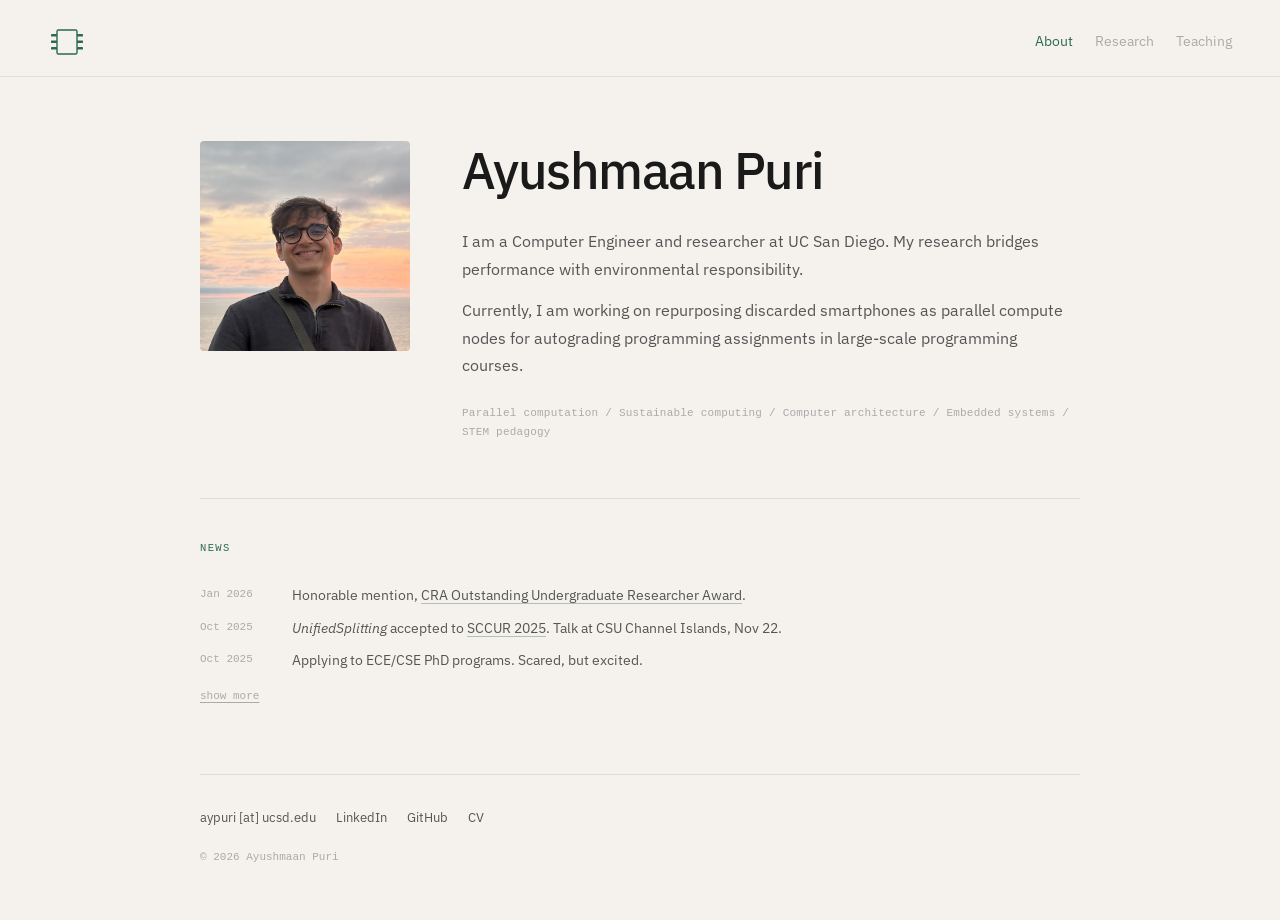
==== index.html @ ed97a5bc "changed index page" ====
<!DOCTYPE html>
<html lang="en">
<head>
  <meta charset="utf-8" />
  <meta name="viewport" content="width=device-width, initial-scale=1" />
  <title>Ayushmaan Puri</title>
  <link rel="preconnect" href="https://fonts.googleapis.com">
  <link href="https://fonts.googleapis.com/css2?family=IBM+Plex+Sans:wght@300;400;500;600&display=swap" rel="stylesheet">
  <link rel="stylesheet" href="site.css">
  <style>
    .home-top {
      padding: 64px 0 0;
      display: grid;
      grid-template-columns: 210px 1fr;
      gap: 52px;
      align-items: start;
    }

    .greeting {
      font-size: clamp(32px, 4vw, 52px);
      font-weight: 500;
      letter-spacing: -0.03em;
      line-height: 1.15;
      margin-bottom: 28px;
    }
    .cursor {
      display: inline-block;
      width: 3px;
      height: 0.8em;
      background: var(--accent);
      vertical-align: baseline;
      margin-left: 3px;
      border-radius: 1px;
      animation: blink 1.1s step-end infinite;
      opacity: 0.28;
    }
    @keyframes blink { 50% { opacity: 0; } }

    .home-bio {
      font-size: 15.5px;
      color: var(--mid);
      line-height: 1.8;
    }
    .home-bio p + p { margin-top: 13px; }
    .home-bio a { color: var(--mid); }

    .home-photo {
      width: 210px;
      height: 210px;
      border-radius: 4px;
      object-fit: cover;
      display: block;
    }

    .home-tags {
      margin-top: 24px;
      font-family: var(--mono);
      font-size: 11px;
      color: var(--faint);
      letter-spacing: 0.02em;
    }
    .home-tags span + span::before { content: ' / '; }

    .home-section {
      margin-top: 56px;
      padding-top: 40px;
      padding-bottom: 72px;
      border-top: 1px solid var(--line);
    }

    .news-row {
      display: grid;
      grid-template-columns: 72px 1fr;
      gap: 0 20px;
      font-size: 14px;
      color: var(--mid);
      line-height: 1.6;
      padding: 5px 0;
    }
    .news-row a { color: var(--mid); }
    .news-row.hidden { display: none; }
    .n-when {
      font-family: var(--mono);
      font-size: 11px;
      color: var(--faint);
      padding-top: 2px;
    }
    .show-more-btn {
      background: none;
      border: none;
      padding: 0;
      margin-top: 14px;
      font-family: var(--mono);
      font-size: 11px;
      color: var(--faint);
      cursor: pointer;
      display: block;
      text-decoration: underline;
      text-underline-offset: 3px;
    }
    .show-more-btn:hover { color: var(--accent); }

    @media (max-width: 600px) {
      .home-top { grid-template-columns: 1fr; gap: 28px; }
      .home-photo { display: none; }
    }
  </style>
</head>
<body>

  <!-- NAV -->
  <nav class="site-nav">
    <svg class="logo-mark" viewBox="0 0 38 28" fill="none" xmlns="http://www.w3.org/2000/svg" aria-label="Ayushmaan Puri">
      <rect x="9" y="2" width="20" height="24" rx="1.5" stroke="var(--accent)" stroke-width="1.4"/>
      <!-- <path d="M15 2 A4 3.5 0 0 0 23 2" stroke="var(--accent)" stroke-width="1.4"/> -->
      <rect x="3" y="6"    width="6" height="2.5" rx="0.4" fill="var(--accent)"/>
      <rect x="3" y="12.5" width="6" height="2.5" rx="0.4" fill="var(--accent)"/>
      <rect x="3" y="19"   width="6" height="2.5" rx="0.4" fill="var(--accent)"/>
      <rect x="29" y="6"    width="6" height="2.5" rx="0.4" fill="var(--accent)"/>
      <rect x="29" y="12.5" width="6" height="2.5" rx="0.4" fill="var(--accent)"/>
      <rect x="29" y="19"   width="6" height="2.5" rx="0.4" fill="var(--accent)"/>
      <!-- <text x="19" y="16" text-anchor="middle" font-family="ui-monospace,monospace" font-size="7.5" font-weight="600" fill="var(--accent)">AP</text> -->
    </svg>
    <div class="nav-items">
      <a class="nav-btn active" href="index.html">About</a>
      <a class="nav-btn" href="research.html">Research</a>
      <a class="nav-btn" href="teaching.html">Teaching</a>
    </div>
  </nav>

<div class="col">

  <div class="home-top fi" style="animation-delay:.05s">
    <img class="home-photo" src="img/headshot.jpg" alt="Ayushmaan Puri"
         onerror="this.style.display='none'" />
    <div>
      <h1 class="greeting">Ayushmaan Puri</h1>
      <div class="home-bio">
        <p>
          I am a Computer Engineer and researcher at UC San Diego.
          My research bridges performance with environmental responsibility.
        </p>
        <p>
          Currently, I am working on repurposing discarded smartphones as parallel compute nodes for autograding programming assignments in large-scale programming courses.
        </p>
      </div>
      <div class="home-tags">
        <span>Parallel computation</span>
        <span>Sustainable computing</span>
        <span>Computer architecture</span>
        <span>Embedded systems</span>
        <span>STEM pedagogy</span>
      </div>
    </div>
  </div>

  <!-- news -->
  <div class="home-section fi" style="animation-delay:.14s">
    <p class="sec-label">News</p>
    <div id="news-list">
      <div class="news-row">
        <span class="n-when">Jan 2026</span>
        <span>Honorable mention, <a href="https://cra.org/about/awards/outstanding-undergraduate-researcher-award/#:~:text=Ayushmaan%20Puri%2C%20University%20of%20California%2C%20San%20Diego" target="_blank" rel="noopener">CRA Outstanding Undergraduate Researcher Award</a>.</span>
      </div>
      <div class="news-row">
        <span class="n-when">Oct 2025</span>
        <span><em>UnifiedSplitting</em> accepted to <a href="https://airtable.com/embed/appJNFWOkOHEz40pf/shr7QSuLwvThEw3Qj/tblzSg4QbAxZa1rz1/viwUCRZa4JLZpt3bm/reck8rJNek41xyWqu" target="_blank" rel="noopener">SCCUR 2025</a>. Talk at CSU Channel Islands, Nov 22.</span>
      </div>
      <div class="news-row">
        <span class="n-when">Oct 2025</span>
        <span>Applying to ECE/CSE PhD programs. Scared, but excited.</span>
      </div>
      <div class="news-row hidden">
        <span class="n-when">Aug 2025</span>
        <span>Presented <em>UnifiedSplitting</em> at <a href="https://ugresearch.ucsd.edu/conferences/src/2025-SRC-Program.pdf" target="_blank" rel="noopener">UCSD SRC 2025</a>.</span>
      </div>
      <div class="news-row hidden">
        <span class="n-when">Jun 2025</span>
        <span>Started research with PatLab.</span>
      </div>
      <div class="news-row hidden">
        <span class="n-when">May 2025</span>
        <span>Accepted to the <a href="https://ugresearch.ucsd.edu/programs/all-urh-programs/uc-scholars/index.html" target="_blank" rel="noopener">UC Scholars program</a>.</span>
      </div>
      <div class="news-row hidden">
        <span class="n-when">Oct 2024</span>
        <span>Changed majors from CS to Computer Engineering.</span>
      </div>
      <div class="news-row hidden">
        <span class="n-when">Sep 2024</span>
        <span>Moved to San Diego for UCSD.</span>
      </div>
      <div class="news-row hidden">
        <span class="n-when">Sep 2024</span>
        <span>Completed summer research at IIT Delhi.</span>
      </div>
      <div class="news-row hidden">
        <span class="n-when">May 2024</span>
        <span>Graduated from OCC with 3 associate degrees and honors distinction.</span>
      </div>
      <div class="news-row hidden">
        <span class="n-when">Jun 2023</span>
        <span>Started research at NASA CaSGC.</span>
      </div>
      <div class="news-row hidden">
        <span class="n-when">Aug 2022</span>
        <span>Moved to Orange County to attend Orange Coast College.</span>
      </div>
    </div>
    <button class="show-more-btn" id="news-btn" onclick="toggleNews()">show more</button>
  </div>

  <!-- FOOTER -->
  <footer class="site-footer">
    <div class="foot-links">
      <span>aypuri [at] ucsd.edu</span>
      <a href="https://linkedin.com/in/aypuri" target="_blank" rel="noopener">LinkedIn</a>
      <a href="https://github.com/aypuri" target="_blank" rel="noopener">GitHub</a>
      <a href="AyushmaanPuri_CV.pdf" target="_blank" rel="noopener">CV</a>
    </div>
    <div class="foot-copy">© <span id="yr"></span> Ayushmaan Puri</div>
  </footer>

</div>

<script src="site.js"></script>
<script>
  let newsOpen = false;
  function toggleNews() {
    newsOpen = !newsOpen;
    document.querySelectorAll('.news-row').forEach((el, i) => {
      if (i >= 3) el.classList.toggle('hidden', !newsOpen);
    });
    document.getElementById('news-btn').textContent = newsOpen ? 'show less' : 'show more';
  }
</script>
</body>
</html>
---- site.css ----
:root {
  --bg:      #f5f2ee;
  --fg:      #1a1a1a;
  --mid:     #555555;
  --faint:   #aaaaaa;
  --line:    #e2ddd8;
  --accent:  #2d6a4f;
  --sans:    "IBM Plex Sans", -apple-system, BlinkMacSystemFont, "Segoe UI", system-ui, sans-serif;
  --mono:    ui-monospace, "SFMono-Regular", Menlo, Monaco, Consolas, monospace;
}

*, *::before, *::after { box-sizing: border-box; margin: 0; padding: 0; }
html { scroll-behavior: smooth; }

body {
  background: var(--bg);
  background-attachment: fixed;
  color: var(--fg);
  font-family: var(--sans);
  font-size: 15.5px;
  line-height: 1.72;
  -webkit-font-smoothing: antialiased;
  min-height: 100vh;
}

a { color: var(--accent); text-decoration: underline; text-underline-offset: 3px; text-decoration-color: color-mix(in srgb, var(--accent) 35%, transparent); }
a:hover { opacity: 0.7; }

.col { padding: 0 200px; }

/* ── nav ──────────────────────────────────────────────── */
.site-nav {
  display: flex;
  justify-content: space-between;
  align-items: center;
  padding: 28px 48px 20px;
  border-bottom: 1px solid var(--line);
  position: sticky;
  top: 0;
  z-index: 10;
  background: var(--bg);
}
.logo-mark {
  display: block;
  width: 38px;
  height: 28px;
}
.nav-items { display: flex; gap: 22px; }
.nav-btn {
  background: none;
  border: none;
  cursor: pointer;
  font-family: var(--sans);
  font-size: 13.5px;
  color: var(--faint);
  padding: 0;
  transition: color .15s;
  text-decoration: none;
}
.nav-btn:hover  { color: var(--accent); opacity: 1; }
.nav-btn.active { color: var(--accent); }

.fi {
  opacity: 0;
  animation: rise .28s ease forwards;
}
@keyframes rise {
  from { opacity: 0; transform: translateY(7px); }
  to   { opacity: 1; transform: translateY(0);   }
}

/* ── sec label ────────────────────────────────────────── */
.sec-label {
  font-family: var(--mono);
  font-size: 10.5px;
  letter-spacing: 0.13em;
  text-transform: uppercase;
  color: var(--accent);
  margin-bottom: 22px;
}

/* ── view intro ───────────────────────────────────────── */
.view-intro {
  font-size: 15.5px;
  color: var(--mid);
  line-height: 1.82;
  padding: 56px 0 38px;
}
.view-intro a { color: var(--mid); }

.e-logo {
  width: 56px;
  height: 56px;
  object-fit: contain;
  flex-shrink: 0;
  opacity: 0.85;
}

/* ── expandable entries ───────────────────────────────── */
.entries { border-top: 1px solid var(--line); }
.entry   { border-bottom: 1px solid var(--line); }

.entry-btn {
  width: 100%;
  background: none;
  border: none;
  cursor: pointer;
  padding: 22px 0;
  text-align: left;
  display: flex;
  justify-content: space-between;
  align-items: center;
  gap: 20px;
  font-family: var(--sans);
}
.entry-btn:hover { background: color-mix(in srgb, var(--accent) 6%, transparent); border-radius: 4px; }

.entry-meta { flex: 1; }
.e-title {
  display: block;
  font-size: 15px;
  font-weight: 600;
  letter-spacing: -0.01em;
  color: var(--fg);
  margin-bottom: 3px;
  transition: opacity .15s;
}
.e-org {
  display: block;
  font-size: 12.5px;
  color: var(--faint);
}
.e-right {
  display: flex;
  align-items: center;
  gap: 16px;
  flex-shrink: 0;
}
.e-date {
  font-family: var(--mono);
  font-size: 11px;
  color: var(--faint);
  white-space: nowrap;
}
.e-arrow {
  font-size: 13px;
  color: var(--faint);
  transition: transform .25s ease, color .15s;
  user-select: none;
}
.entry.open .e-arrow { transform: rotate(180deg); color: var(--accent); }

.entry-body {
  display: grid;
  grid-template-rows: 0fr;
  transition: grid-template-rows .3s ease;
  overflow: hidden;
}
.entry.open .entry-body { grid-template-rows: 1fr; }

.entry-body-inner  { min-height: 0; overflow: hidden; }
.entry-body-content {
  padding-bottom: 26px;
  font-size: 14.5px;
  color: var(--mid);
  line-height: 1.82;
}
.entry-body-content p + p { margin-top: 12px; }
.entry-body-content a { color: var(--mid); }

/* ── sub-sections ─────────────────────────────────────── */
.sub-section { padding-top: 48px; }
.sub-entry {
  padding: 18px 0;
  border-top: 1px solid var(--line);
  font-size: 14px;
  color: var(--mid);
  line-height: 1.72;
}
.sub-entry:last-child { border-bottom: 1px solid var(--line); }
.sub-head {
  display: flex;
  justify-content: space-between;
  align-items: baseline;
  gap: 20px;
  margin-bottom: 5px;
}
.sub-title {
  font-size: 14.5px;
  font-weight: 600;
  color: var(--fg);
}
.sub-date {
  font-family: var(--mono);
  font-size: 11px;
  color: var(--faint);
  white-space: nowrap;
  flex-shrink: 0;
}
.sub-entry a { color: var(--mid); }

/* ── footer ───────────────────────────────────────────── */
.site-footer {
  border-top: 1px solid var(--line);
  padding: 32px 0 52px;
}
.foot-links {
  display: flex;
  gap: 20px;
  font-size: 13px;
  color: var(--mid);
  flex-wrap: wrap;
}
.foot-links a { color: var(--mid); text-decoration: none; }
.foot-links a:hover { color: var(--fg); }
.foot-copy {
  margin-top: 18px;
  font-family: var(--mono);
  font-size: 11px;
  color: var(--faint);
}

/* ── responsive ───────────────────────────────────────── */
@media (max-width: 600px) {
  .col { padding: 0 24px; }
  .site-nav { padding: 22px 24px 18px; }
  .nav-items { gap: 14px; }
  .sub-head { flex-direction: column; gap: 2px; }
  .e-right { gap: 10px; }
}
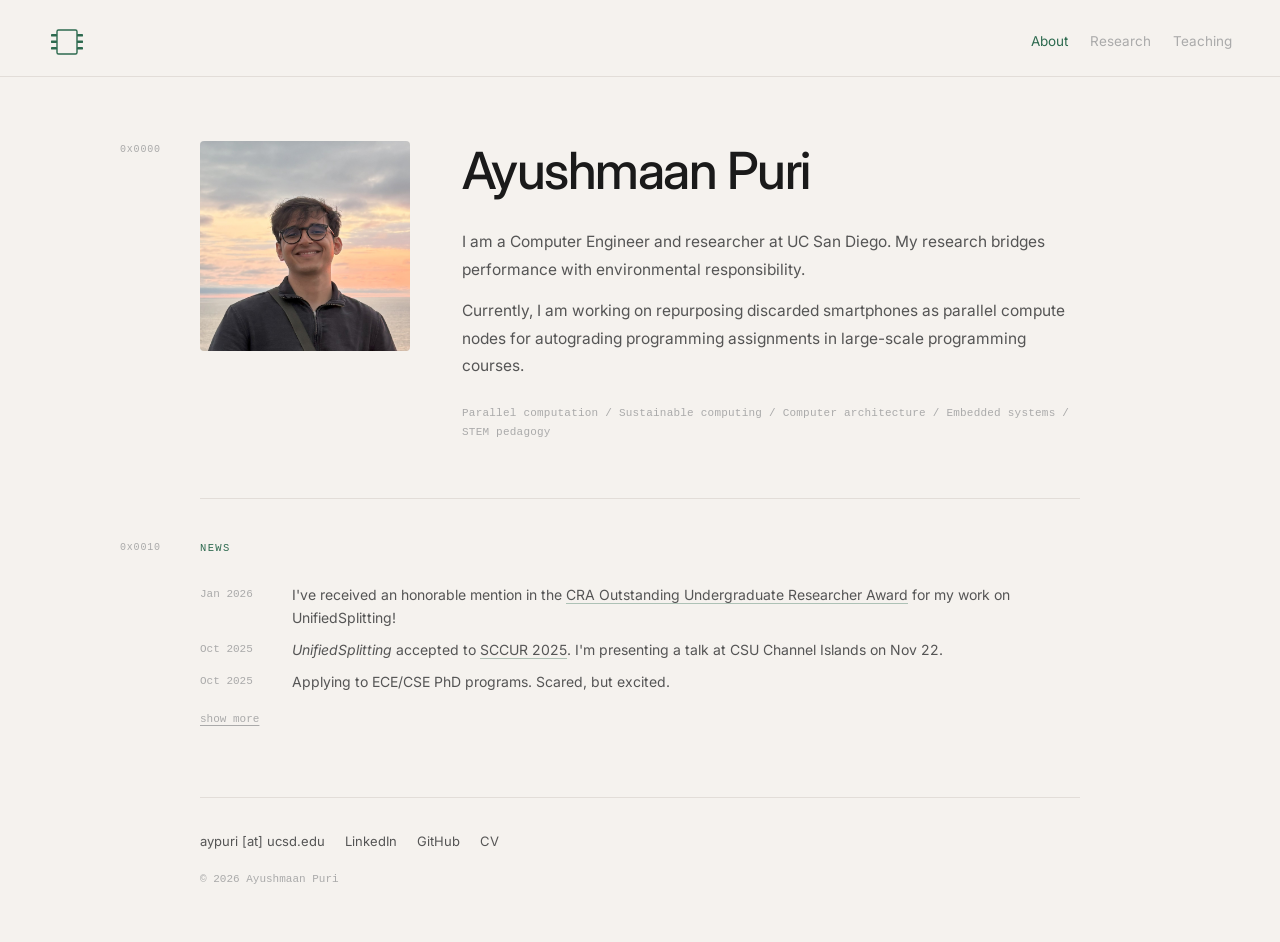
==== commit f0035ef9: "stack addr, font changed, tex extras deleted" ====
--- a/index.html
+++ b/index.html
@@ -5,7 +5,7 @@
   <meta name="viewport" content="width=device-width, initial-scale=1" />
   <title>Ayushmaan Puri</title>
   <link rel="preconnect" href="https://fonts.googleapis.com">
-  <link href="https://fonts.googleapis.com/css2?family=IBM+Plex+Sans:wght@300;400;500;600&display=swap" rel="stylesheet">
+  <link href="https://fonts.googleapis.com/css2?family=Inter:wght@300;400;500;600&display=swap" rel="stylesheet">
   <link rel="stylesheet" href="site.css">
   <style>
     .home-top {
@@ -160,11 +160,11 @@
     <div id="news-list">
       <div class="news-row">
         <span class="n-when">Jan 2026</span>
-        <span>Honorable mention, <a href="https://cra.org/about/awards/outstanding-undergraduate-researcher-award/#:~:text=Ayushmaan%20Puri%2C%20University%20of%20California%2C%20San%20Diego" target="_blank" rel="noopener">CRA Outstanding Undergraduate Researcher Award</a>.</span>
+        <span>I've received an honorable mention in the <a href="https://cra.org/about/awards/outstanding-undergraduate-researcher-award/#:~:text=Ayushmaan%20Puri%2C%20University%20of%20California%2C%20San%20Diego" target="_blank" rel="noopener">CRA Outstanding Undergraduate Researcher Award</a> for my work on UnifiedSplitting!</span>
       </div>
       <div class="news-row">
         <span class="n-when">Oct 2025</span>
-        <span><em>UnifiedSplitting</em> accepted to <a href="https://airtable.com/embed/appJNFWOkOHEz40pf/shr7QSuLwvThEw3Qj/tblzSg4QbAxZa1rz1/viwUCRZa4JLZpt3bm/reck8rJNek41xyWqu" target="_blank" rel="noopener">SCCUR 2025</a>. Talk at CSU Channel Islands, Nov 22.</span>
+        <span><em>UnifiedSplitting</em> accepted to <a href="https://airtable.com/embed/appJNFWOkOHEz40pf/shr7QSuLwvThEw3Qj/tblzSg4QbAxZa1rz1/viwUCRZa4JLZpt3bm/reck8rJNek41xyWqu" target="_blank" rel="noopener">SCCUR 2025</a>. I'm presenting a talk at CSU Channel Islands on Nov 22.</span>
       </div>
       <div class="news-row">
         <span class="n-when">Oct 2025</span>
@@ -176,19 +176,19 @@
       </div>
       <div class="news-row hidden">
         <span class="n-when">Jun 2025</span>
-        <span>Started research with PatLab.</span>
+        <span>Started research with Raymond at PatLab! Excited to learn more about NVIDIA Jetson edge devices.</span>
       </div>
       <div class="news-row hidden">
         <span class="n-when">May 2025</span>
-        <span>Accepted to the <a href="https://ugresearch.ucsd.edu/programs/all-urh-programs/uc-scholars/index.html" target="_blank" rel="noopener">UC Scholars program</a>.</span>
+        <span>Accepted to the <a href="https://ugresearch.ucsd.edu/programs/all-urh-programs/uc-scholars/index.html" target="_blank" rel="noopener">UC Scholars program</a>!</span>
       </div>
       <div class="news-row hidden">
         <span class="n-when">Oct 2024</span>
-        <span>Changed majors from CS to Computer Engineering.</span>
+        <span>Changed majors from Computer Science to Computer Engineering after a lot of thinking...</span>
       </div>
       <div class="news-row hidden">
         <span class="n-when">Sep 2024</span>
-        <span>Moved to San Diego for UCSD.</span>
+        <span>Moved to San Diego for UCSD 🔱</span>
       </div>
       <div class="news-row hidden">
         <span class="n-when">Sep 2024</span>
@@ -196,7 +196,7 @@
       </div>
       <div class="news-row hidden">
         <span class="n-when">May 2024</span>
-        <span>Graduated from OCC with 3 associate degrees and honors distinction.</span>
+        <span>Graduated from OCC with 3 associate degrees and honors distinction. Starting summer research at IIT Delhi SeNSE!</span>
       </div>
       <div class="news-row hidden">
         <span class="n-when">Jun 2023</span>
@@ -204,7 +204,7 @@
       </div>
       <div class="news-row hidden">
         <span class="n-when">Aug 2022</span>
-        <span>Moved to Orange County to attend Orange Coast College.</span>
+        <span>Moved to Orange County to attend Orange Coast College 🍊</span>
       </div>
     </div>
     <button class="show-more-btn" id="news-btn" onclick="toggleNews()">show more</button>
@@ -216,7 +216,7 @@
       <span>aypuri [at] ucsd.edu</span>
       <a href="https://linkedin.com/in/aypuri" target="_blank" rel="noopener">LinkedIn</a>
       <a href="https://github.com/aypuri" target="_blank" rel="noopener">GitHub</a>
-      <a href="AyushmaanPuri_CV.pdf" target="_blank" rel="noopener">CV</a>
+      <a href="cv.pdf" target="_blank" rel="noopener">CV</a>
     </div>
     <div class="foot-copy">© <span id="yr"></span> Ayushmaan Puri</div>
   </footer>
--- a/site.css
+++ b/site.css
@@ -5,7 +5,7 @@
   --faint:   #aaaaaa;
   --line:    #e2ddd8;
   --accent:  #2d6a4f;
-  --sans:    "IBM Plex Sans", -apple-system, BlinkMacSystemFont, "Segoe UI", system-ui, sans-serif;
+  --sans:    "Inter", -apple-system, BlinkMacSystemFont, "Segoe UI", system-ui, sans-serif;
   --mono:    ui-monospace, "SFMono-Regular", Menlo, Monaco, Consolas, monospace;
 }
 
@@ -105,7 +105,7 @@
   background: none;
   border: none;
   cursor: pointer;
-  padding: 22px 0;
+  padding: 22px 12px;
   text-align: left;
   display: flex;
   justify-content: space-between;
@@ -113,7 +113,7 @@
   gap: 20px;
   font-family: var(--sans);
 }
-.entry-btn:hover { background: color-mix(in srgb, var(--accent) 6%, transparent); border-radius: 4px; }
+.entry-btn:hover { background: color-mix(in srgb, var(--accent) 6%, transparent); box-shadow: 0 0 0 1.5px color-mix(in srgb, var(--accent) 45%, transparent); border-radius: 4px; }
 
 .entry-meta { flex: 1; }
 .e-title {
@@ -220,6 +220,32 @@
   color: var(--faint);
 }
 
+/* ── stack addresses ──────────────────────────────────── */
+.view-intro,
+.entries,
+.sub-section,
+.home-top,
+.home-section { position: relative; }
+
+.view-intro::before,
+.entries::before,
+.sub-section::before,
+.home-top::before,
+.home-section::before {
+  position: absolute;
+  left: -80px;
+  font-family: var(--mono);
+  font-size: 10px;
+  color: var(--faint);
+  letter-spacing: 0.08em;
+}
+
+.view-intro::before   { content: "0x0000"; top: 56px; }
+.entries::before      { content: "0x0010"; top: 22px; }
+.sub-section::before  { content: "0x0020"; top: 48px; }
+.home-top::before     { content: "0x0000"; top: 64px; }
+.home-section::before { content: "0x0010"; top: 40px; }
+
 /* ── responsive ───────────────────────────────────────── */
 @media (max-width: 600px) {
   .col { padding: 0 24px; }
@@ -227,4 +253,10 @@
   .nav-items { gap: 14px; }
   .sub-head { flex-direction: column; gap: 2px; }
   .e-right { gap: 10px; }
-}
+  .e-date { display: none; }
+  .view-intro::before,
+  .entries::before,
+  .sub-section::before,
+  .home-top::before,
+  .home-section::before { display: none; }
+}
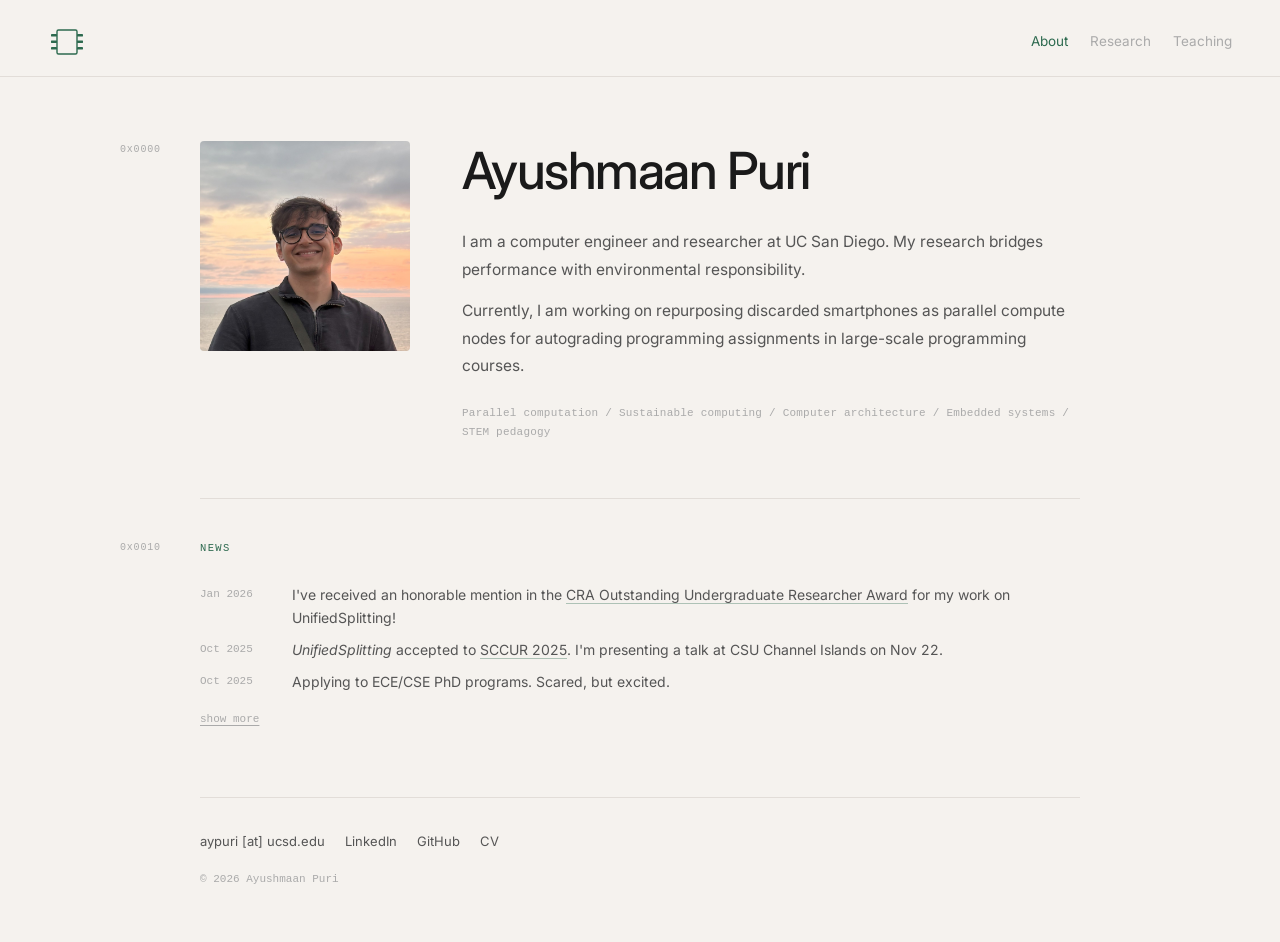
==== commit c3a75abe: "text formatting" ====
--- a/index.html
+++ b/index.html
@@ -137,7 +137,7 @@
       <h1 class="greeting">Ayushmaan Puri</h1>
       <div class="home-bio">
         <p>
-          I am a Computer Engineer and researcher at UC San Diego.
+          I am a computer engineer and researcher at UC San Diego.
           My research bridges performance with environmental responsibility.
         </p>
         <p>
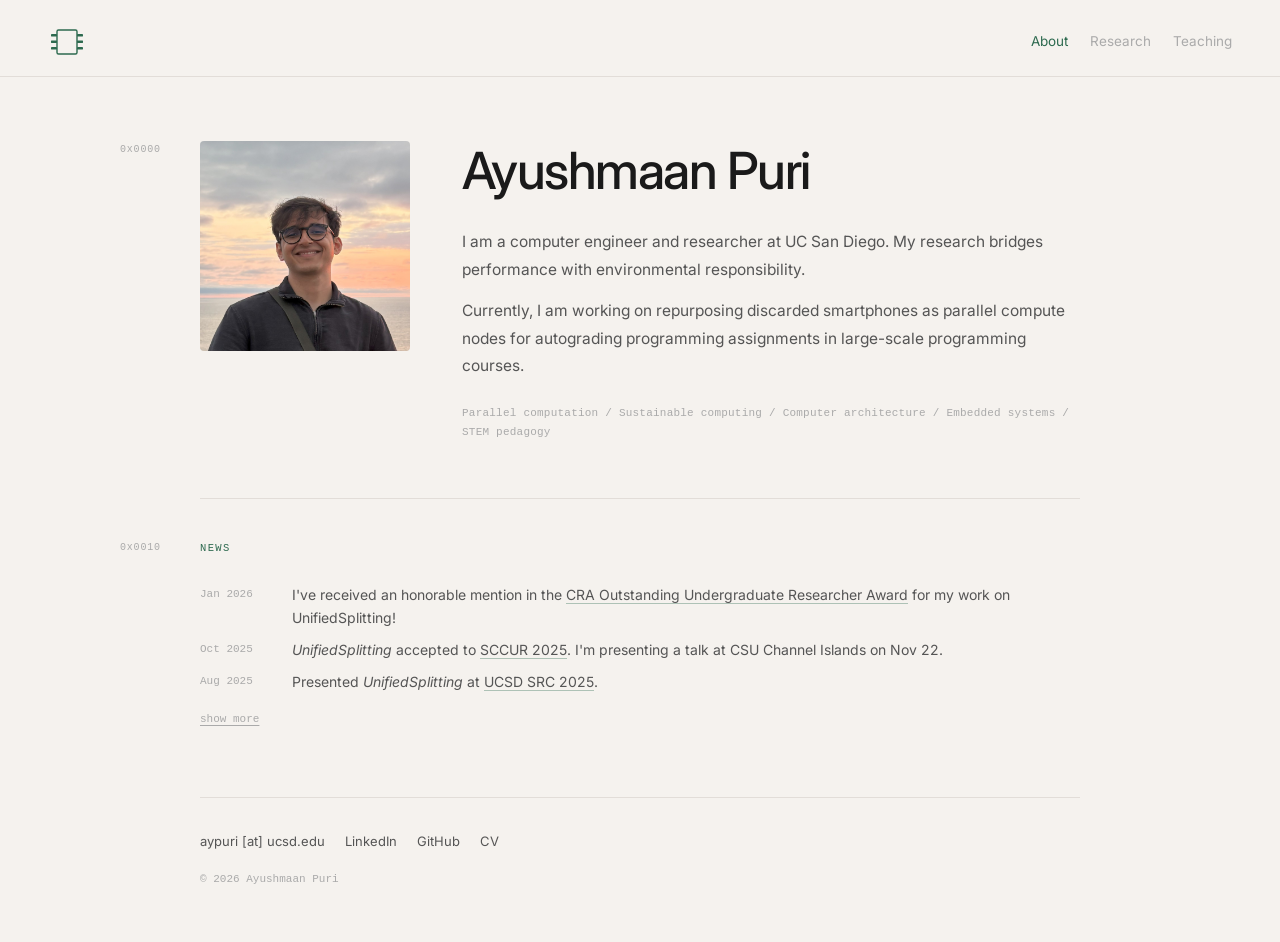
==== commit 21d7782e: "new update" ====
--- a/index.html
+++ b/index.html
@@ -166,11 +166,11 @@
         <span class="n-when">Oct 2025</span>
         <span><em>UnifiedSplitting</em> accepted to <a href="https://airtable.com/embed/appJNFWOkOHEz40pf/shr7QSuLwvThEw3Qj/tblzSg4QbAxZa1rz1/viwUCRZa4JLZpt3bm/reck8rJNek41xyWqu" target="_blank" rel="noopener">SCCUR 2025</a>. I'm presenting a talk at CSU Channel Islands on Nov 22.</span>
       </div>
-      <div class="news-row">
+      <!-- <div class="news-row">
         <span class="n-when">Oct 2025</span>
         <span>Applying to ECE/CSE PhD programs. Scared, but excited.</span>
-      </div>
-      <div class="news-row hidden">
+      </div> -->
+      <div class="news-row">
         <span class="n-when">Aug 2025</span>
         <span>Presented <em>UnifiedSplitting</em> at <a href="https://ugresearch.ucsd.edu/conferences/src/2025-SRC-Program.pdf" target="_blank" rel="noopener">UCSD SRC 2025</a>.</span>
       </div>
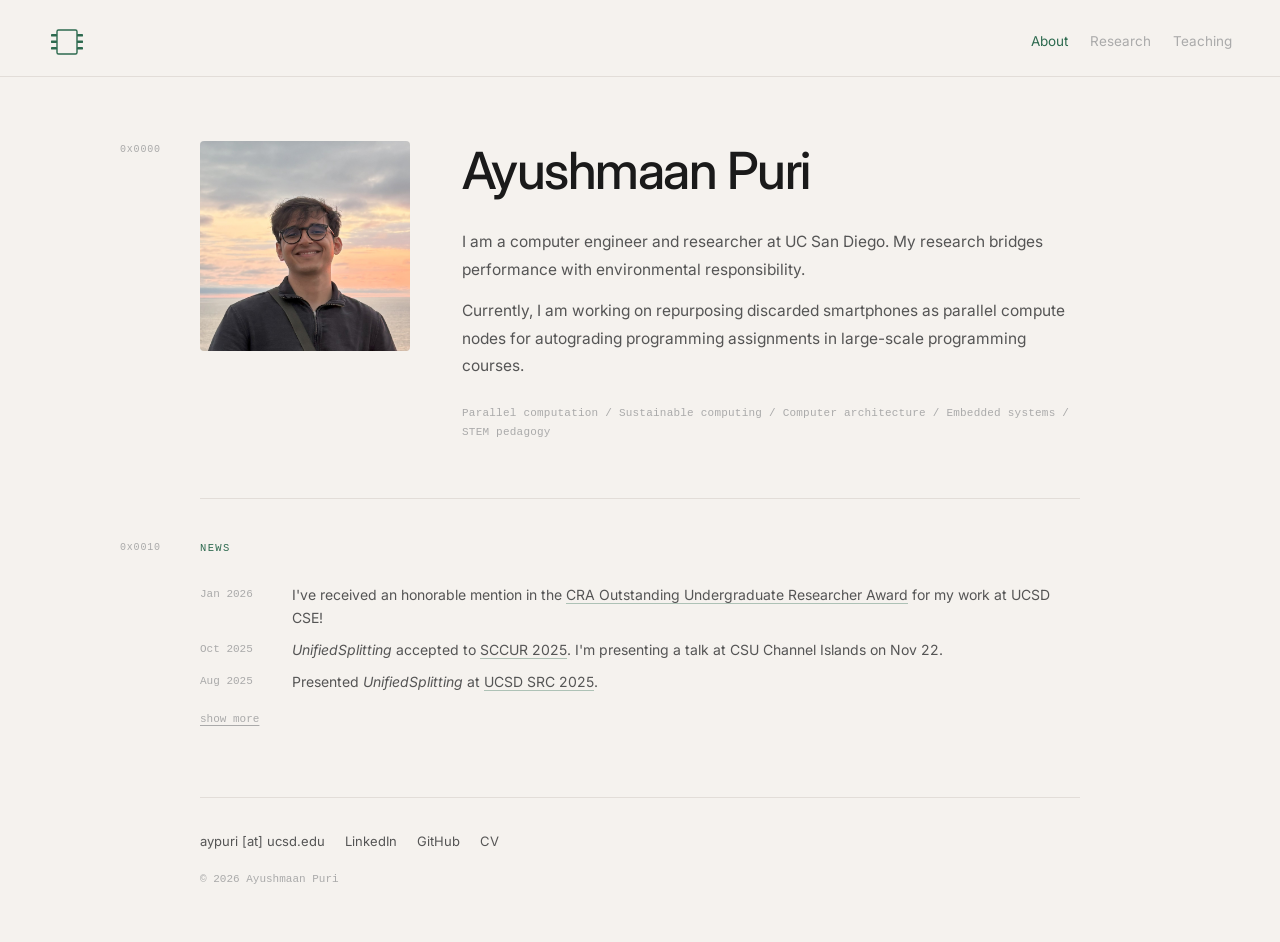
==== commit 3f15fca2: "news text edit" ====
--- a/index.html
+++ b/index.html
@@ -160,7 +160,7 @@
     <div id="news-list">
       <div class="news-row">
         <span class="n-when">Jan 2026</span>
-        <span>I've received an honorable mention in the <a href="https://cra.org/about/awards/outstanding-undergraduate-researcher-award/#:~:text=Ayushmaan%20Puri%2C%20University%20of%20California%2C%20San%20Diego" target="_blank" rel="noopener">CRA Outstanding Undergraduate Researcher Award</a> for my work on UnifiedSplitting!</span>
+        <span>I've received an honorable mention in the <a href="https://cra.org/about/awards/outstanding-undergraduate-researcher-award/#:~:text=Ayushmaan%20Puri%2C%20University%20of%20California%2C%20San%20Diego" target="_blank" rel="noopener">CRA Outstanding Undergraduate Researcher Award</a> for my work at UCSD CSE!</span>
       </div>
       <div class="news-row">
         <span class="n-when">Oct 2025</span>
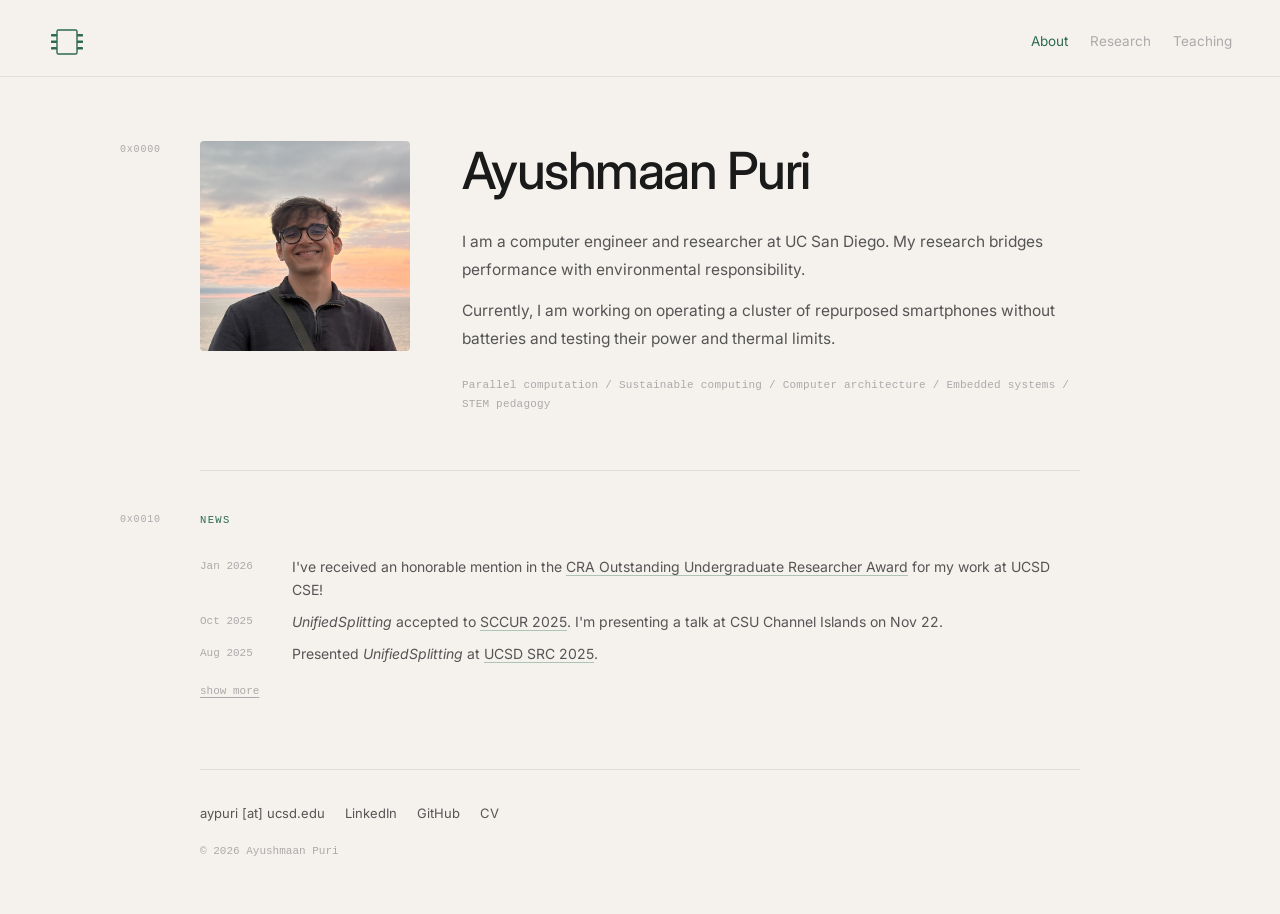
==== commit 350e5d4a: "updated current research" ====
--- a/index.html
+++ b/index.html
@@ -141,7 +141,7 @@
           My research bridges performance with environmental responsibility.
         </p>
         <p>
-          Currently, I am working on repurposing discarded smartphones as parallel compute nodes for autograding programming assignments in large-scale programming courses.
+          Currently, I am working on operating a cluster of repurposed smartphones without batteries and testing their power and thermal limits.
         </p>
       </div>
       <div class="home-tags">
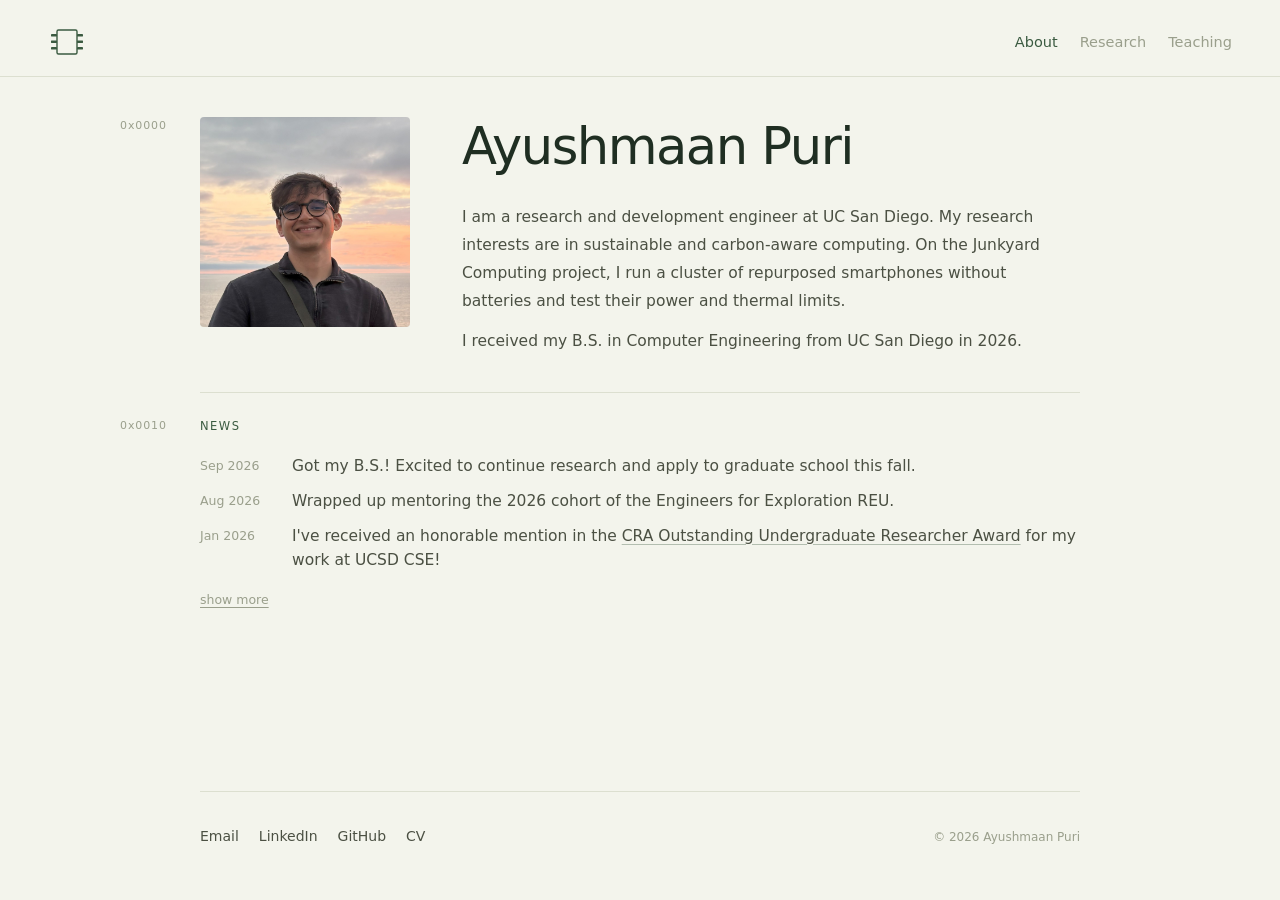
==== commit d55b6da3: "Clean up site: system font, sage/moss palette, simpler content - Replace Inter with the system font " ====
--- a/index.html
+++ b/index.html
@@ -4,12 +4,10 @@
   <meta charset="utf-8" />
   <meta name="viewport" content="width=device-width, initial-scale=1" />
   <title>Ayushmaan Puri</title>
-  <link rel="preconnect" href="https://fonts.googleapis.com">
-  <link href="https://fonts.googleapis.com/css2?family=Inter:wght@300;400;500;600&display=swap" rel="stylesheet">
   <link rel="stylesheet" href="site.css">
   <style>
     .home-top {
-      padding: 64px 0 0;
+      padding: 40px 0 0;
       display: grid;
       grid-template-columns: 210px 1fr;
       gap: 52px;
@@ -52,19 +50,10 @@
       display: block;
     }
 
-    .home-tags {
-      margin-top: 24px;
-      font-family: var(--mono);
-      font-size: 11px;
-      color: var(--faint);
-      letter-spacing: 0.02em;
-    }
-    .home-tags span + span::before { content: ' / '; }
-
     .home-section {
-      margin-top: 56px;
-      padding-top: 40px;
-      padding-bottom: 72px;
+      margin-top: 36px;
+      padding-top: 24px;
+      padding-bottom: 32px;
       border-top: 1px solid var(--line);
     }
 
@@ -72,7 +61,7 @@
       display: grid;
       grid-template-columns: 72px 1fr;
       gap: 0 20px;
-      font-size: 14px;
+      font-size: 15.5px;
       color: var(--mid);
       line-height: 1.6;
       padding: 5px 0;
@@ -81,7 +70,7 @@
     .news-row.hidden { display: none; }
     .n-when {
       font-family: var(--mono);
-      font-size: 11px;
+      font-size: 12.5px;
       color: var(--faint);
       padding-top: 2px;
     }
@@ -91,7 +80,7 @@
       padding: 0;
       margin-top: 14px;
       font-family: var(--mono);
-      font-size: 11px;
+      font-size: 12.5px;
       color: var(--faint);
       cursor: pointer;
       display: block;
@@ -110,6 +99,7 @@
 
   <!-- NAV -->
   <nav class="site-nav">
+    <button class="logo-btn" type="button" aria-label="Thermal camera view" aria-pressed="false">
     <svg class="logo-mark" viewBox="0 0 38 28" fill="none" xmlns="http://www.w3.org/2000/svg" aria-label="Ayushmaan Puri">
       <rect x="9" y="2" width="20" height="24" rx="1.5" stroke="var(--accent)" stroke-width="1.4"/>
       <!-- <path d="M15 2 A4 3.5 0 0 0 23 2" stroke="var(--accent)" stroke-width="1.4"/> -->
@@ -121,6 +111,7 @@
       <rect x="29" y="19"   width="6" height="2.5" rx="0.4" fill="var(--accent)"/>
       <!-- <text x="19" y="16" text-anchor="middle" font-family="ui-monospace,monospace" font-size="7.5" font-weight="600" fill="var(--accent)">AP</text> -->
     </svg>
+    </button>
     <div class="nav-items">
       <a class="nav-btn active" href="index.html">About</a>
       <a class="nav-btn" href="research.html">Research</a>
@@ -137,19 +128,13 @@
       <h1 class="greeting">Ayushmaan Puri</h1>
       <div class="home-bio">
         <p>
-          I am a computer engineer and researcher at UC San Diego.
-          My research bridges performance with environmental responsibility.
+          I am a research and development engineer at UC San Diego.
+          My research interests are in sustainable and carbon-aware computing.
+          On the Junkyard Computing project, I run a cluster of repurposed smartphones without batteries and test their power and thermal limits.
         </p>
         <p>
-          Currently, I am working on operating a cluster of repurposed smartphones without batteries and testing their power and thermal limits.
+          I received my B.S. in Computer Engineering from UC San Diego in 2026.
         </p>
-      </div>
-      <div class="home-tags">
-        <span>Parallel computation</span>
-        <span>Sustainable computing</span>
-        <span>Computer architecture</span>
-        <span>Embedded systems</span>
-        <span>STEM pedagogy</span>
       </div>
     </div>
   </div>
@@ -159,10 +144,18 @@
     <p class="sec-label">News</p>
     <div id="news-list">
       <div class="news-row">
+        <span class="n-when">Sep 2026</span>
+        <span>Got my B.S.! Excited to continue research and apply to graduate school this fall.</span>
+      </div>
+      <div class="news-row">
+        <span class="n-when">Aug 2026</span>
+        <span>Wrapped up mentoring the 2026 cohort of the Engineers for Exploration REU.</span>
+      </div>
+      <div class="news-row">
         <span class="n-when">Jan 2026</span>
         <span>I've received an honorable mention in the <a href="https://cra.org/about/awards/outstanding-undergraduate-researcher-award/#:~:text=Ayushmaan%20Puri%2C%20University%20of%20California%2C%20San%20Diego" target="_blank" rel="noopener">CRA Outstanding Undergraduate Researcher Award</a> for my work at UCSD CSE!</span>
       </div>
-      <div class="news-row">
+      <div class="news-row hidden">
         <span class="n-when">Oct 2025</span>
         <span><em>UnifiedSplitting</em> accepted to <a href="https://airtable.com/embed/appJNFWOkOHEz40pf/shr7QSuLwvThEw3Qj/tblzSg4QbAxZa1rz1/viwUCRZa4JLZpt3bm/reck8rJNek41xyWqu" target="_blank" rel="noopener">SCCUR 2025</a>. I'm presenting a talk at CSU Channel Islands on Nov 22.</span>
       </div>
@@ -170,7 +163,7 @@
         <span class="n-when">Oct 2025</span>
         <span>Applying to ECE/CSE PhD programs. Scared, but excited.</span>
       </div> -->
-      <div class="news-row">
+      <div class="news-row hidden">
         <span class="n-when">Aug 2025</span>
         <span>Presented <em>UnifiedSplitting</em> at <a href="https://ugresearch.ucsd.edu/conferences/src/2025-SRC-Program.pdf" target="_blank" rel="noopener">UCSD SRC 2025</a>.</span>
       </div>
@@ -213,7 +206,7 @@
   <!-- FOOTER -->
   <footer class="site-footer">
     <div class="foot-links">
-      <span>aypuri [at] ucsd.edu</span>
+      <a href="mailto:aypuri@ucsd.edu,ayushmaan.puri18@gmail.com">Email</a>
       <a href="https://linkedin.com/in/aypuri" target="_blank" rel="noopener">LinkedIn</a>
       <a href="https://github.com/aypuri" target="_blank" rel="noopener">GitHub</a>
       <a href="cv.pdf" target="_blank" rel="noopener">CV</a>
--- a/site.css
+++ b/site.css
@@ -1,15 +1,22 @@
 :root {
-  --bg:      #f5f2ee;
-  --fg:      #1a1a1a;
-  --mid:     #555555;
-  --faint:   #aaaaaa;
-  --line:    #e2ddd8;
-  --accent:  #2d6a4f;
-  --sans:    "Inter", -apple-system, BlinkMacSystemFont, "Segoe UI", system-ui, sans-serif;
-  --mono:    ui-monospace, "SFMono-Regular", Menlo, Monaco, Consolas, monospace;
+  --bg:      #f3f4ec;
+  --fg:      #1f2e22;
+  --mid:     #4b5043;
+  --faint:   #9a9f8c;
+  --line:    #dcdfd0;
+  --accent:  #3a5a40;
+  --sans:    system-ui, -apple-system, "Segoe UI", Roboto, Helvetica, Arial, sans-serif;
+  --mono:    var(--sans);
 }
 
 *, *::before, *::after { box-sizing: border-box; margin: 0; padding: 0; }
+
+/* html gets the background too, so body paints its own and the thermal filter covers it */
+html { background: var(--bg); }
+
+/* easter egg: the chip logo toggles a thermal-camera view (filter is injected by site.js) */
+.logo-btn { background: none; border: 0; padding: 0; cursor: pointer; display: block; }
+body.thermal { filter: url(#thermal); }
 html { scroll-behavior: smooth; }
 
 body {
@@ -21,12 +28,14 @@
   line-height: 1.72;
   -webkit-font-smoothing: antialiased;
   min-height: 100vh;
+  display: flex;
+  flex-direction: column;
 }
 
 a { color: var(--accent); text-decoration: underline; text-underline-offset: 3px; text-decoration-color: color-mix(in srgb, var(--accent) 35%, transparent); }
 a:hover { opacity: 0.7; }
 
-.col { padding: 0 200px; }
+.col { padding: 0 200px; flex: 1; display: flex; flex-direction: column; }
 
 /* ── nav ──────────────────────────────────────────────── */
 .site-nav {
@@ -51,7 +60,7 @@
   border: none;
   cursor: pointer;
   font-family: var(--sans);
-  font-size: 13.5px;
+  font-size: 14.5px;
   color: var(--faint);
   padding: 0;
   transition: color .15s;
@@ -72,11 +81,11 @@
 /* ── sec label ────────────────────────────────────────── */
 .sec-label {
   font-family: var(--mono);
-  font-size: 10.5px;
+  font-size: 11.5px;
   letter-spacing: 0.13em;
   text-transform: uppercase;
   color: var(--accent);
-  margin-bottom: 22px;
+  margin-bottom: 12px;
 }
 
 /* ── view intro ───────────────────────────────────────── */
@@ -84,17 +93,9 @@
   font-size: 15.5px;
   color: var(--mid);
   line-height: 1.82;
-  padding: 56px 0 38px;
+  padding: 40px 0 36px;
 }
 .view-intro a { color: var(--mid); }
-
-.e-logo {
-  width: 56px;
-  height: 56px;
-  object-fit: contain;
-  flex-shrink: 0;
-  opacity: 0.85;
-}
 
 /* ── expandable entries ───────────────────────────────── */
 .entries { border-top: 1px solid var(--line); }
@@ -127,7 +128,7 @@
 }
 .e-org {
   display: block;
-  font-size: 12.5px;
+  font-size: 13.5px;
   color: var(--faint);
 }
 .e-right {
@@ -138,17 +139,10 @@
 }
 .e-date {
   font-family: var(--mono);
-  font-size: 11px;
+  font-size: 12px;
   color: var(--faint);
   white-space: nowrap;
 }
-.e-arrow {
-  font-size: 13px;
-  color: var(--faint);
-  transition: transform .25s ease, color .15s;
-  user-select: none;
-}
-.entry.open .e-arrow { transform: rotate(180deg); color: var(--accent); }
 
 .entry-body {
   display: grid;
@@ -161,7 +155,7 @@
 .entry-body-inner  { min-height: 0; overflow: hidden; }
 .entry-body-content {
   padding-bottom: 26px;
-  font-size: 14.5px;
+  font-size: 15px;
   color: var(--mid);
   line-height: 1.82;
 }
@@ -173,7 +167,7 @@
 .sub-entry {
   padding: 18px 0;
   border-top: 1px solid var(--line);
-  font-size: 14px;
+  font-size: 15px;
   color: var(--mid);
   line-height: 1.72;
 }
@@ -186,13 +180,13 @@
   margin-bottom: 5px;
 }
 .sub-title {
-  font-size: 14.5px;
+  font-size: 15.5px;
   font-weight: 600;
   color: var(--fg);
 }
 .sub-date {
   font-family: var(--mono);
-  font-size: 11px;
+  font-size: 12px;
   color: var(--faint);
   white-space: nowrap;
   flex-shrink: 0;
@@ -201,22 +195,29 @@
 
 /* ── footer ───────────────────────────────────────────── */
 .site-footer {
+  margin-top: auto;
   border-top: 1px solid var(--line);
   padding: 32px 0 52px;
-}
+  display: flex;
+  justify-content: space-between;
+  align-items: baseline;
+  flex-wrap: wrap;
+  gap: 12px 20px;
+}
+/* drop the last entry's rule so it doesn't double up with the footer rule */
+.entry:last-child { border-bottom: none; }
 .foot-links {
   display: flex;
   gap: 20px;
-  font-size: 13px;
+  font-size: 14px;
   color: var(--mid);
   flex-wrap: wrap;
 }
 .foot-links a { color: var(--mid); text-decoration: none; }
 .foot-links a:hover { color: var(--fg); }
 .foot-copy {
-  margin-top: 18px;
-  font-family: var(--mono);
-  font-size: 11px;
+  font-family: var(--mono);
+  font-size: 12px;
   color: var(--faint);
 }
 
@@ -235,16 +236,16 @@
   position: absolute;
   left: -80px;
   font-family: var(--mono);
-  font-size: 10px;
+  font-size: 11px;
   color: var(--faint);
   letter-spacing: 0.08em;
 }
 
-.view-intro::before   { content: "0x0000"; top: 56px; }
+.view-intro::before   { content: "0x0000"; top: 40px; }
 .entries::before      { content: "0x0010"; top: 22px; }
 .sub-section::before  { content: "0x0020"; top: 48px; }
-.home-top::before     { content: "0x0000"; top: 64px; }
-.home-section::before { content: "0x0010"; top: 40px; }
+.home-top::before     { content: "0x0000"; top: 40px; }
+.home-section::before { content: "0x0010"; top: 24px; }
 
 /* ── responsive ───────────────────────────────────────── */
 @media (max-width: 600px) {
